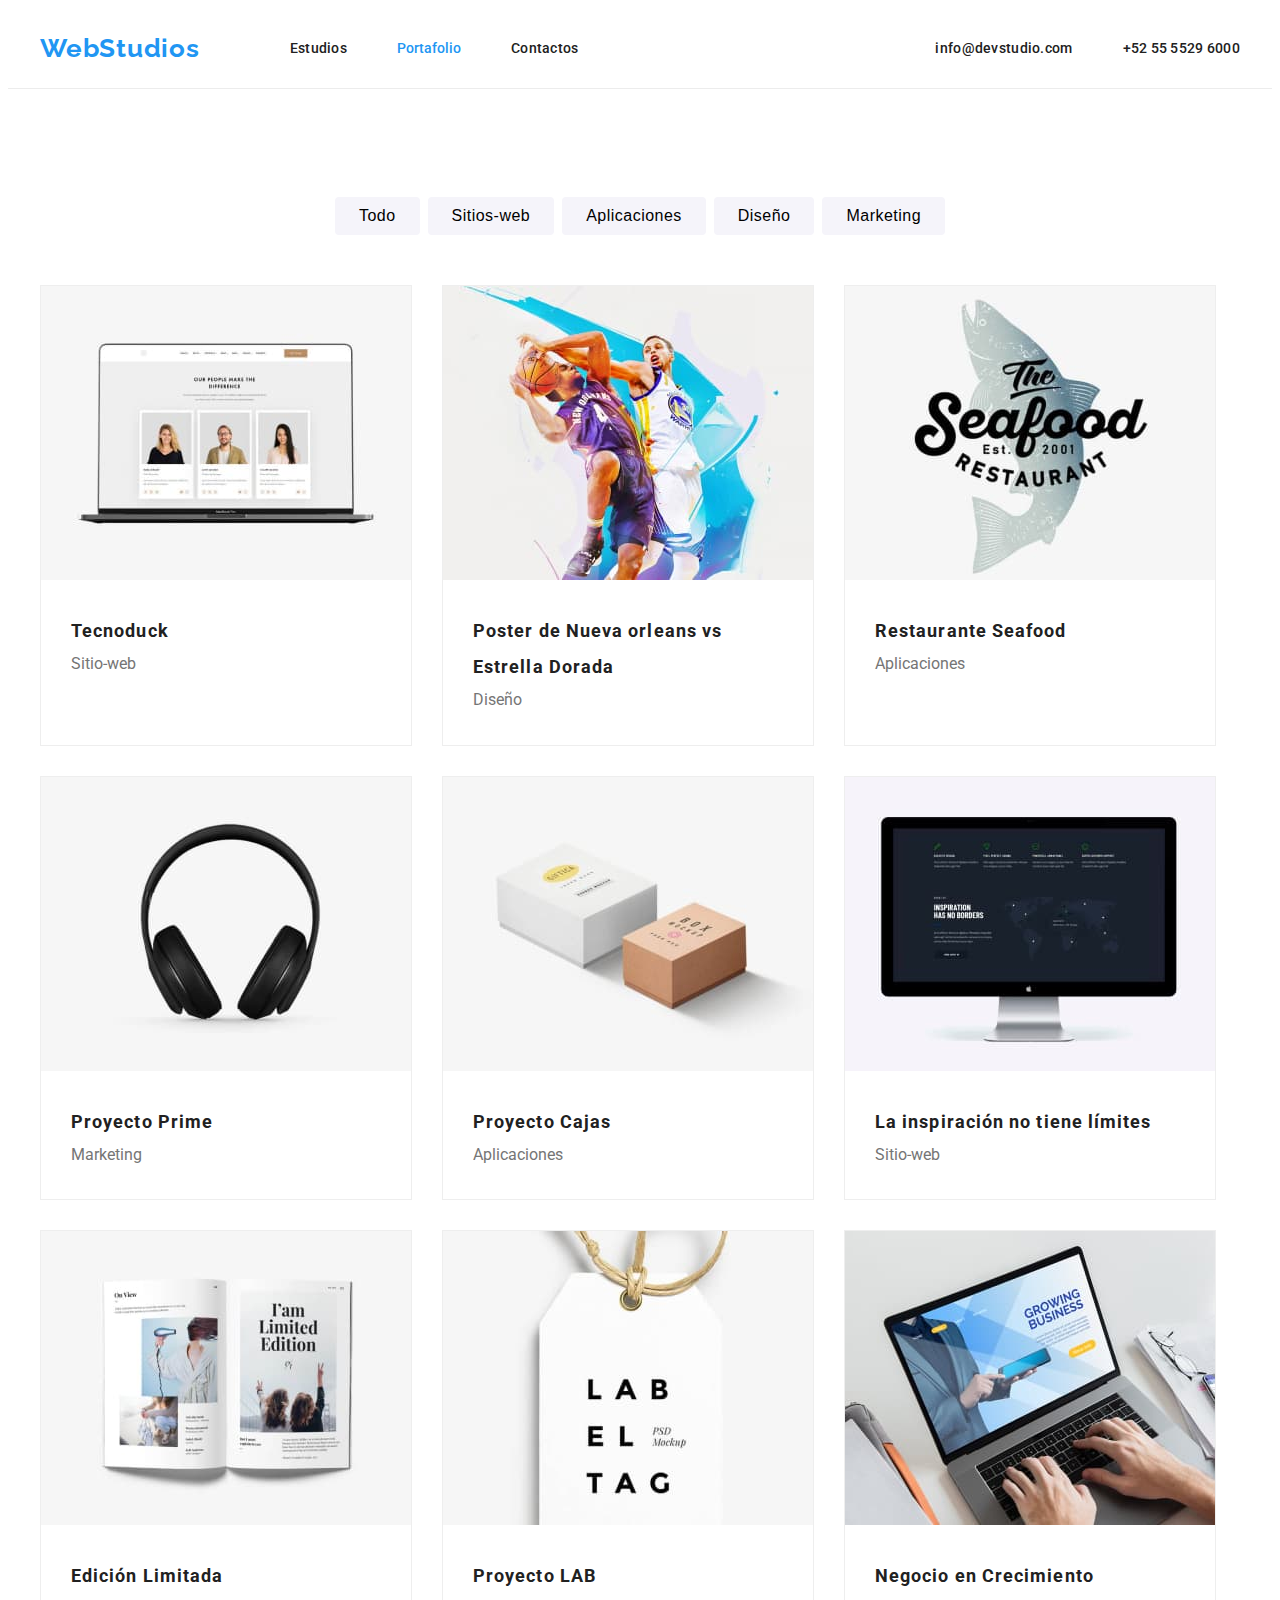
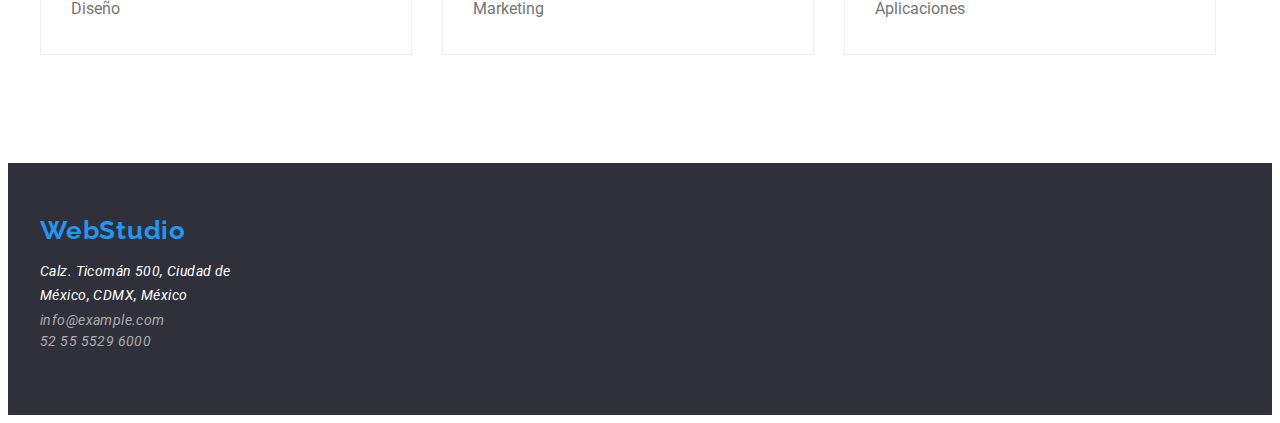
==== portafolio.html @ 21d5ae87 "first commit" ====
<!DOCTYPE html>
<html lang="en">

<head>
  <meta charset="UTF-8" />
  <meta http-equiv="X-UA-Compatible" content="IE=edge" />
  <meta name="viewport" content="width=device-width, initial-scale=1.0" />
  <title>WebStudio</title>
  <link rel="stylesheet" href="./css/styles.css" />
  <link rel="stylesheet" href="https://cdnjs.cloudflare.com/ajax/libs/modern-normalize/2.0.0/modern-normalize.css"
    integrity="sha512-gA2Bvu0/hw4oj0Lp8ZHjK+o3S4BE5m8d/wNVy6ktKLhHKPpWLQwv9ixzuWirWOakoJqlBdePq2NhoCaUOQ5npQ=="
    crossorigin="anonymous" referrerpolicy="no-referrer" />
</head>

<body>
  <header class="header">
    <div class="container header-elements">
      <div class="left-side">
        <a href="./index.html" class="header-logo link"><span class="logo-blue">WebStudios</span></a>
        <nav class="header-nav">
          <ul class="ul-left-side">
            <li class="header-menu-item">
              <a href="./index.html" class="header-link link">Estudios</a>
            </li>
            <li class="header-menu-item">
              <a href="./portafolio.html" class="link-blue link">Portafolio</a>
            </li>
            <li class="header-menu-item">
              <a href="#" class="header-link link">Contactos</a>
            </li>
          </ul>
        </nav>
      </div>
      <div class="right-side">
        <ul class="ul-right-side">
          <li>
            <a href="mailto:info@devstudio.com" class="header-link link">info@devstudio.com</a>
          </li>
          <li>
            <a href="tel:+380961111111" class="header-link link">+52 55 5529 6000</a>
          </li>
        </ul>
      </div>
    </div>
  </header>

  <main>
    <div class="container">
      <section class="section-p">
        <ul class="ul-p2">
          <li>
            <button type="button" class="section-button">Todo</button>
          </li>
          <li>
            <button type="button" class="section-button">Sitios-web</button>
          </li>
          <li>
            <button type="button" class="section-button">Aplicaciones</button>
          </li>
          <li>
            <button type="button" class="section-button">Diseño</button>
          </li>
          <li>
            <button type="button" class="section-button">Marketing</button>
          </li>
        </ul>

        <ul class="ul-p3">
          <li class="li-p3">
            <img src="./images/imagen(0)(1).jpg" alt="sitioweb" width="370px" height="294px" />
            <div class="description-page">
              <h3 class="h3-style">Tecnoduck</h3>
              <p class="p-style">Sitio-web</p>
            </div>
          </li>

          <li class="li-p3">
            <img src="./images/imagen(1)(1).jpg" alt="deportistas" width="370px" height="294px" />
            <div class="description-page">
              <h3 class="h3-style">Poster de Nueva orleans vs Estrella Dorada</h3>
              <p class="p-style">Diseño</p>
            </div>
          </li>

          <li class="li-p3">
            <img src="./images/imagen(2)(1).jpg" alt="restaurante" width="370px" height="294px" />
            <div class="description-page">
              <h3 class="h3-style">Restaurante Seafood</h3>
              <p class="p-style">Aplicaciones</p>
            </div>
          </li>

          <li class="li-p3">
            <img src="./images/imagen(3)(1).jpg" alt="audifonos" width="370px" height="294px" />
            <div class="description-page">
              <h3 class="h3-style">Proyecto Prime</h3>
              <p class="p-style">Marketing</p>
            </div>
          </li>

          <li class="li-p3">
            <img src="./images/imagen(4)(1).jpg" alt="cajas" width="370" height="294" />
            <div class="description-page">
              <h3 class="h3-style">Proyecto Cajas</h3>
              <p class="p-style">Aplicaciones</p>
            </div>
          </li>

          <li class="li-p3">
            <img src="./images/imagen(5)(1).jpg" alt="mapa" width="370" height="294" />
            <div class="description-page">
              <h3 class="h3-style">La inspiración no tiene límites</h3>
              <p class="p-style">Sitio-web</p>
            </div>
          </li>

          <li class="li-p3">
            <img src="./images/imagen(6)(1).jpg" alt="libro" width="370" height="294" />
            <div class="description-page">
              <h3 class="h3-style">Edición Limitada</h3>
              <p class="p-style">Diseño</p>
            </div>
          </li>

          <li class="li-p3">
            <img src="./images/imagen(7)(1).jpg" alt="etiqueta" width="370" height="294" />
            <div class="description-page">
              <h3 class="h3-style">Proyecto LAB</h3>
              <p class="p-style">Marketing</p>
            </div>
          </li>

          <li class="li-p3">
            <img src="./images/imagen(8)(1).jpg" alt="trabajando" width="370" height="294" />
            <div class="description-page">
              <h3 class="h3-style">Negocio en Crecimiento</h3>
              <p class="p-style">Aplicaciones</p>
            </div>
          </li>
        </ul>
      </section>
    </div>
  </main>

  <footer class="footer-container">
    <div class="container">
      <a href="index.html" class="footer-logo link"><span class="footer-logo-blue">WebStudio</span></a>
      <address>
        <ul class="ul-5">
          <li>
            <a href="#" class="footer-contact-dir link">Calz. Ticomán 500, Ciudad de México, CDMX, México</a>
          </li>
          <li>
            <a href="mailto:info@example.com" class="footer-contact link">info@example.com</a>
          </li>
          <li>
            <a href="tel:+52 55 5529 6000" class="footer-contact link">52 55 5529 6000</a>
          </li>
        </ul>
      </address>
    </div>
  </footer>
</body>

</html>
---- css/styles.css ----
@import url("https://fonts.googleapis.com/css2?family=Roboto:wght@400;500;700;900&family=Raleway:wght@700&display=swap");

:root {
  --primary-text-color: #212121;
  --secundary-text-color: #757575;
  --terteary-text-color: rgba(255, 255, 255, 0.6);
  --quarter-text-color: #ffffff;
  --accent-color: #2196f3;
  --primary-background-color: #ffffff;
  --secundary-background-color: #2f303a;
  --terteary-background-color: #f5f4fa;
  --quarter-background-color: #2196f3;
  --fifth-background-color: #bdb9b9;
}

body {
  font-family: "Roboto", sans-serif;
  color: var(--primary-text-color);
  background-color: var(--primary-background-color);
  font-size: 14px;
}

.list {
  list-style: none;
}

.link {
  text-decoration: none;
}

.logo-blue {
  font-family: "Raleway";
  font-weight: 700;
  font-size: 26px;
  line-height: 1.18;
  letter-spacing: 0.03em;
  color: var(--accent-color);
}

.header-logo:focus {
  color: var(--accent-color);
}

.link-blue {
  font-weight: 500;
  font-size: 14px;
  line-height: 1.18;
  color: var(--accent-color);
}

.header {
  display: flex;
  align-items: center;
  height: 80px;
  border-bottom: 1px solid #ececec;
}

.header-elements {
  display: flex;
  justify-content: space-between;
  align-items: center;
}

.left-side {
  display: flex;
  align-items: center;
}

.ul-left-side,
.ul-right-side {
  list-style: none;
  display: flex;
  align-items: center;
  margin: 0;
  padding: 0;
}

.ul-left-side {
  gap: 50px;
  margin-left: 90px;
}

.right-side li {
  margin-left: 50px;
}

.header-link {
  font-weight: 500;
  line-height: 1.14;
  letter-spacing: 0.02em;
  color: var(--primary-text-color);
}

.hero {
  background-color: var(--secundary-background-color);
  display: flex;
  flex-direction: column;
  justify-content: center;
  text-align: center;
  padding-top: 200px;
  padding-bottom: 200px;
}

.h1-motto-index {
  font-weight: 900;
  font-size: 44px;
  line-height: 1.36;
  color: var(--quarter-text-color);
  text-align: center;
  letter-spacing: 2.64px;
  text-transform: uppercase;
  width: 696px;
  margin: 0 auto 30px;
}

.section-button-index {
  color: var(--quarter-text-color);
  background-color: var(--quarter-background-color);
  cursor: pointer;
  border: none;
  font-size: 16px;
  font-weight: 700;
  line-height: 1.88;
  letter-spacing: 0.96px;
  padding: 10px 32px;
  box-shadow: 0px 4px 4px rgba(0, 0, 0, 0.15);
  border-radius: 4px;
}

.ul-2 {
  list-style: none;
  display: flex;
  justify-content: center;
  gap: 30px;
  margin: 0;
}

.beneficios-section {
  padding: 94px 0;
}

.ul-2 li {
  flex-basis: calc((100% - 90px) / 4);
}

.section-2 {
  margin: 0 auto;
  padding: 94px 0;
}

.h2-style-index {
  font-weight: 700;
  font-size: 36px;
  line-height: 2.625;
  color: var(--primary-text-color);
  text-align: center;
  letter-spacing: 1.08px;
  margin: 0 0 50px;
  text-align: center;
}

.ul-3 {
  list-style: none;
  gap: 30px;
  display: flex;
  margin: 0;
  justify-content: center;
  text-align: center;
}

.section-3 {
  padding: 94px 0;
  background-color: var(--terteary-background-color);
}

.h3-style-index {
  line-height: 1.17;
  color: var(--primary-text-color);
  font-size: 14px;
  font-weight: 700;
  letter-spacing: 0.42px;
  text-transform: uppercase;
  margin: 0;
}

.ul-4 {
  list-style: none;
  gap: 30px;
  display: flex;
  margin: 0;
  justify-content: center;
  text-align: center;
}

.descripcion-job {
  padding: 30px 41px;
}

.p-style-index {
  font-size: 14px;
  line-height: 1.71;
  color: var(--secundary-text-color);
  width: 270px;
  margin-top: 10px;
}

.p-style-index2 {
  font-size: 14px;
  line-height: 1.71;
  color: var(--secundary-text-color);
  display: flex;
  justify-content: center;
}

.border-li {
  flex-basis: calc((100% - 111px) / 4);
  box-shadow: 0px 1px 3px rgba(0, 0, 0, 0.12), 0px 1px 1px rgba(0, 0, 0, 0.14),
    0px 2px 1px rgba(0, 0, 0, 0.2);
  border-radius: 0px 0px 4px 4px;
  background-color: #ffffff;
}

.team-style-index {
  font-weight: 700;
  font-size: 14px;
  line-height: 1.17;
  color: var(--primary-text-color);
  justify-content: center;
  margin-bottom: 10px;
}

.footer-container {
  background-color: var(--secundary-background-color);
  display: flex;
  flex-direction: column;
  height: 252px;
  justify-content: center;
}

.footer-logo-blue:focus {
  color: var(--accent-color);
}

.footer-logo-blue {
  font-family: "Raleway", sans-serif;
  font-weight: 700;
  font-size: 26px;
  line-height: 1.18;
  letter-spacing: 0.03em;
  color: var(--accent-color);
}

.ul-5 {
  list-style: none;
  display: flex;
  flex-direction: column;
  justify-content: left;
  padding: 0;
}

.header-link:hover,
.tel:hover,
.tel:focus,
.email:hover,
.email:focus,
.addres-contact:hover,
.addres-contact:focus,
.footer-contact-dir:hover,
.footer-contact-dir:focus,
.footer-contact:hover,
.footer-contact:focus {
  color: var(--accent-color);
}

.current {
  color: var(--accent-color);
}

.h3-style {
  font-weight: 700;
  font-size: 18px;
  line-height: 2;
  color: var(--primary-text-color);
  letter-spacing: 1.08px;
  display: flex;
  width: 322px;
  flex-direction: column;
}

.p-style {
  font-size: 16px;
  line-height: 1.87;
  color: var(--secundary-text-color);
}

.footer-contact {
  font-size: 14px;
  line-height: 1.7;
  color: var(--quarter-text-color);
}

.section-button {
  padding-top: 6px;
  padding-right: 24px;
  padding-bottom: 6px;
  padding-left: 24px;
  flex-shrink: 0;
  border-radius: 4px;
  background: #f5f4fa;
  text-align: center;
  font-size: 16px;
  font-weight: 500;
  line-height: 1.6;
  letter-spacing: 0.48px;
  border: none;
}

.section-button:hover {
  color: var(--quarter-text-color);
  background-color: var(--quarter-background-color);
  cursor: pointer;
  border-radius: 4px;
  background: #2196f3;
  text-align: center;
  font-size: 16px;
  font-weight: 500;
  line-height: 1.6;
  letter-spacing: 0.48px;
}

h1,
h2,
h3,
p {
  margin: 0;
}

.container {
  width: 1200px;
  padding-left: 15px;
  padding-right: 15px;
  margin-left: auto;
  margin-right: auto;
}

.ul-p2 {
  list-style: none;
  display: flex;
  justify-content: center;
  gap: 8px;
  margin-bottom: 50px;
  padding: 0;
}

.ul-p3 {
  list-style: none;
  display: flex;
  flex-wrap: wrap;
  gap: 30px;
  cursor: pointer;
  padding: 0;
}

.ul-p3 li {
  width: 370px;
  border: 1px solid #eee;
  background: #fff;
}

.li-p3:hover {
  flex-basis: calc((100% - 180px) / 9);
  border: 1px solid #eee;
  background: #fff;
  box-shadow: 1px 4px 6px 0px rgba(0, 0, 0, 0.16),
    0px 4px 4px 0px rgba(0, 0, 0, 0.06), 0px 1px 1px 0px rgba(0, 0, 0, 0.12);
}

.description-page {
  padding: 30px;
}

.section-p {
  padding: 94px 0;
  background-color: var(--primary-background-color);
}

.address {
  flex-shrink: 0;
}

.footer-contact-dir {
  display: flex;
  width: 231px;
  flex-direction: column;
  flex-shrink: 0;
  color: #fff;
  font-size: 14px;
  line-height: 1.71;
  letter-spacing: 0.42px;
  padding: 0;
}

.footer-contact {
  display: flex;
  width: 231px;
  height: 21px;
  flex-direction: column;
  flex-shrink: 0;
  color: rgba(255, 255, 255, 0.6);
  font-size: 14px;
  line-height: 24px;
  letter-spacing: 0.42px;
}
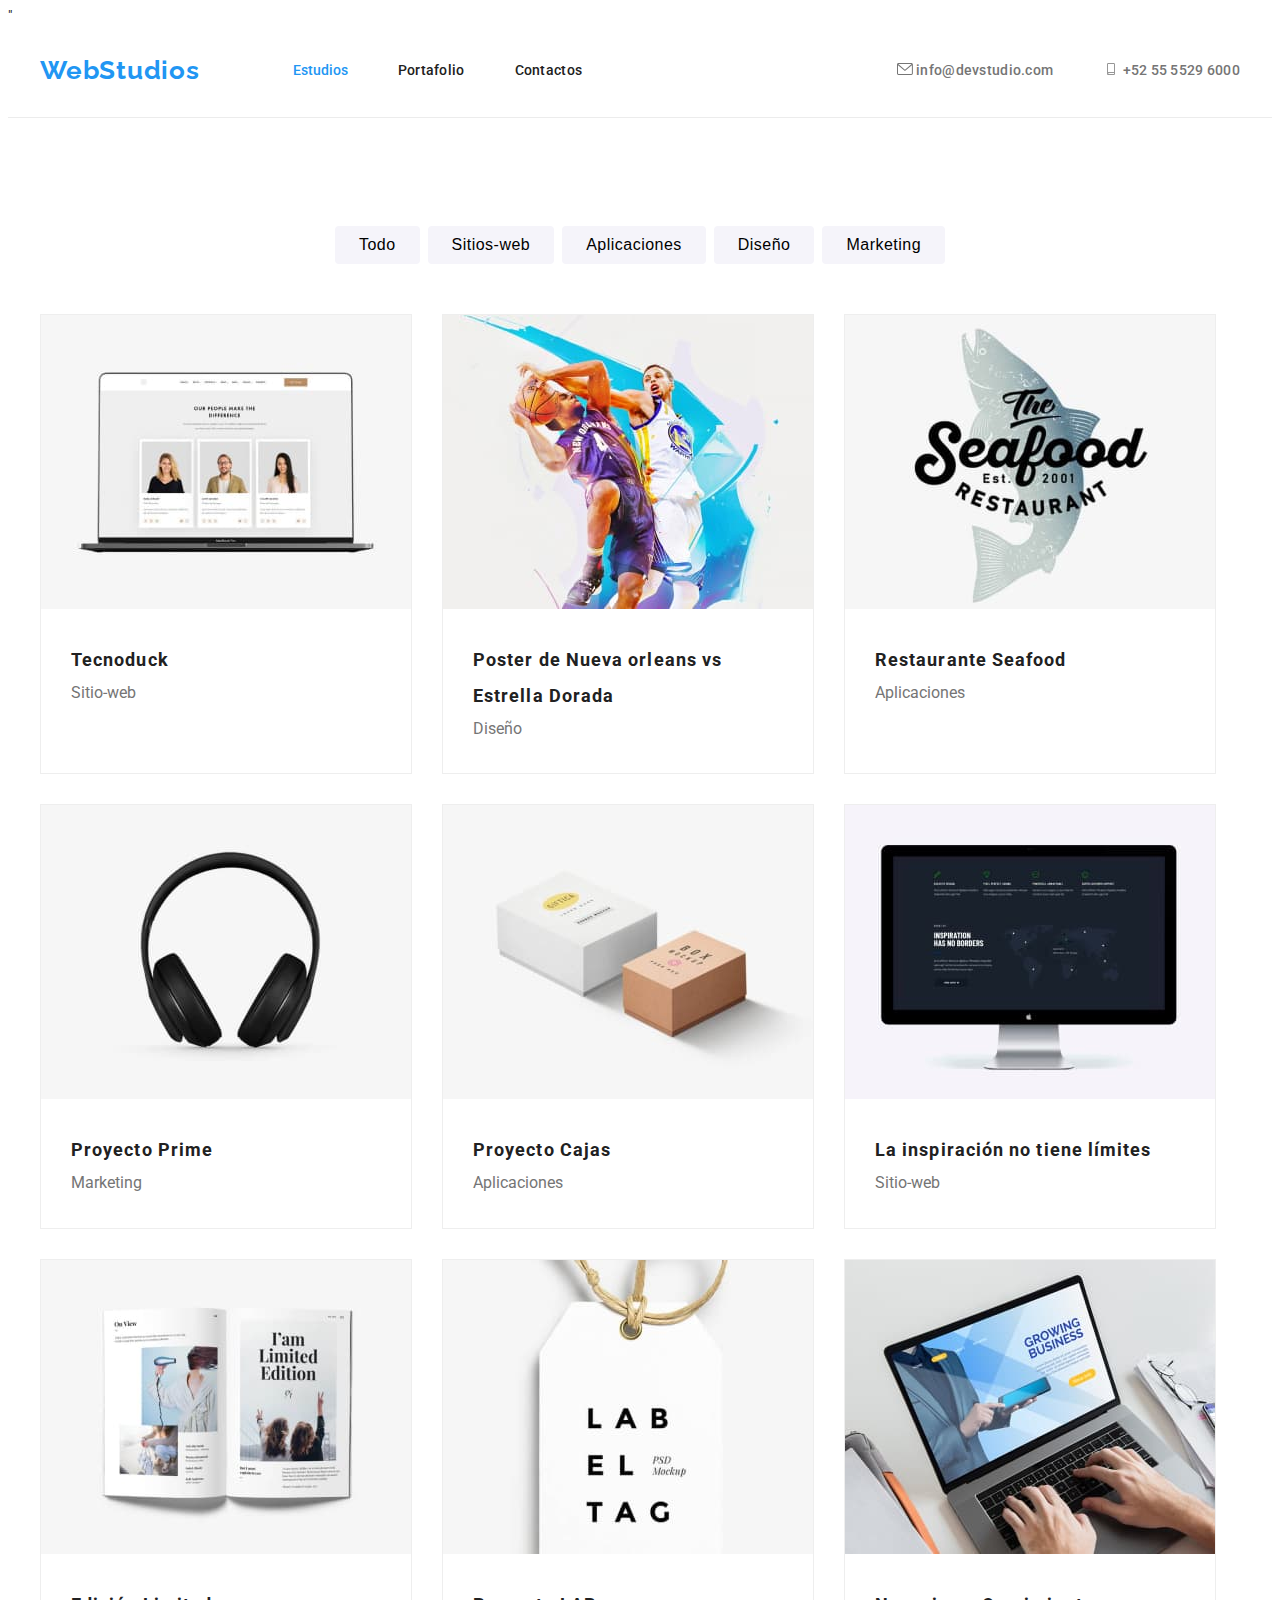
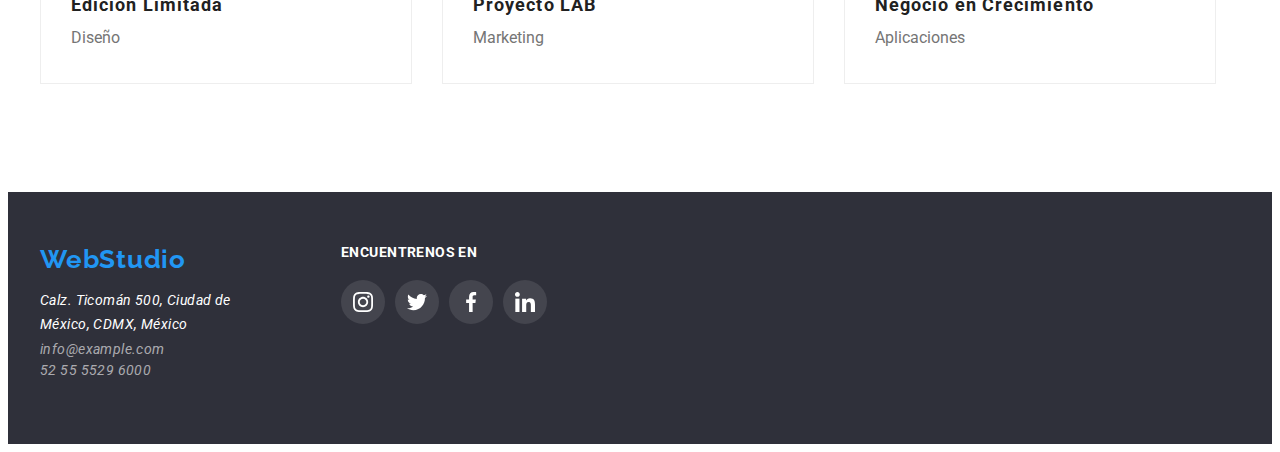
==== commit 39f51a95: "second commit" ====
--- a/portafolio.html
+++ b/portafolio.html
@@ -1,165 +1,266 @@
 <!DOCTYPE html>
 <html lang="en">
-
-<head>
-  <meta charset="UTF-8" />
-  <meta http-equiv="X-UA-Compatible" content="IE=edge" />
-  <meta name="viewport" content="width=device-width, initial-scale=1.0" />
-  <title>WebStudio</title>
-  <link rel="stylesheet" href="./css/styles.css" />
-  <link rel="stylesheet" href="https://cdnjs.cloudflare.com/ajax/libs/modern-normalize/2.0.0/modern-normalize.css"
-    integrity="sha512-gA2Bvu0/hw4oj0Lp8ZHjK+o3S4BE5m8d/wNVy6ktKLhHKPpWLQwv9ixzuWirWOakoJqlBdePq2NhoCaUOQ5npQ=="
-    crossorigin="anonymous" referrerpolicy="no-referrer" />
-</head>
-
-<body>
-  <header class="header">
-    <div class="container header-elements">
-      <div class="left-side">
-        <a href="./index.html" class="header-logo link"><span class="logo-blue">WebStudios</span></a>
+  <head>
+    <meta charset="UTF-8" />
+    <meta http-equiv="X-UA-Compatible" content="IE=edge" />
+    <meta name="viewport" content="width=device-width, initial-scale=1.0" />
+    <title>WebStudio</title>
+    <link rel="preconnect" href="https://fonts.googleapis.com" />
+    <link rel="preconnect" href="https://fonts.gstatic.com" crossorigin />
+    <link
+      href="https://fonts.googleapis.com/css2?family=Raleway:wght@700&family=Roboto:wght@400;500;700;900&display=swap"
+      rel="stylesheet"
+    />
+    "
+    <link
+      rel="stylesheet"
+      href="https://cdnjs.cloudflare.com/ajax/libs/modern-normalize/2.0.0/modern-normalize.css"
+      integrity="sha512-gA2Bvu0/hw4oj0Lp8ZHjK+o3S4BE5m8d/wNVy6ktKLhHKPpWLQwv9ixzuWirWOakoJqlBdePq2NhoCaUOQ5npQ=="
+      crossorigin="anonymous"
+      referrerpolicy="no-referrer"
+    />
+    <link rel="stylesheet" href="./css/styles.css" />
+  </head>
+
+  <body>
+    <header class="header">
+      <div class="container header-elements">
         <nav class="header-nav">
-          <ul class="ul-left-side">
-            <li class="header-menu-item">
-              <a href="./index.html" class="header-link link">Estudios</a>
-            </li>
-            <li class="header-menu-item">
-              <a href="./portafolio.html" class="link-blue link">Portafolio</a>
-            </li>
-            <li class="header-menu-item">
+          <a href="./index.html" class="header-logo link"
+            ><span class="logo-blue">WebStudios</span></a
+          >
+          <ul class="list">
+            <li>
+              <a href="./index.html" class="link-blue link">Estudios</a>
+            </li>
+            <li>
+              <a href="./portafolio.html" class="header-link link"
+                >Portafolio</a
+              >
+            </li>
+            <li>
               <a href="#" class="header-link link">Contactos</a>
             </li>
           </ul>
         </nav>
-      </div>
-      <div class="right-side">
-        <ul class="ul-right-side">
+        <ul class="list">
           <li>
-            <a href="mailto:info@devstudio.com" class="header-link link">info@devstudio.com</a>
+            <a href="mailto:info@devstudio.com" class="header-link2 link">
+              <svg class="icon-email">
+                <use href="./images/icons.svg#icon-sobre"></use>
+              </svg>
+              info@devstudio.com
+            </a>
           </li>
           <li>
-            <a href="tel:+380961111111" class="header-link link">+52 55 5529 6000</a>
+            <a href="tel:+380961111111" class="header-link2 link">
+              <svg class="icon-cellphone">
+                <use href="./images/icons.svg#icon-telfono-inteligente"></use>
+              </svg>
+              +52 55 5529 6000
+            </a>
           </li>
         </ul>
       </div>
-    </div>
-  </header>
-
-  <main>
-    <div class="container">
-      <section class="section-p">
-        <ul class="ul-p2">
-          <li>
-            <button type="button" class="section-button">Todo</button>
-          </li>
-          <li>
-            <button type="button" class="section-button">Sitios-web</button>
-          </li>
-          <li>
-            <button type="button" class="section-button">Aplicaciones</button>
-          </li>
-          <li>
-            <button type="button" class="section-button">Diseño</button>
-          </li>
-          <li>
-            <button type="button" class="section-button">Marketing</button>
-          </li>
-        </ul>
-
-        <ul class="ul-p3">
-          <li class="li-p3">
-            <img src="./images/imagen(0)(1).jpg" alt="sitioweb" width="370px" height="294px" />
-            <div class="description-page">
-              <h3 class="h3-style">Tecnoduck</h3>
-              <p class="p-style">Sitio-web</p>
-            </div>
-          </li>
-
-          <li class="li-p3">
-            <img src="./images/imagen(1)(1).jpg" alt="deportistas" width="370px" height="294px" />
-            <div class="description-page">
-              <h3 class="h3-style">Poster de Nueva orleans vs Estrella Dorada</h3>
-              <p class="p-style">Diseño</p>
-            </div>
-          </li>
-
-          <li class="li-p3">
-            <img src="./images/imagen(2)(1).jpg" alt="restaurante" width="370px" height="294px" />
-            <div class="description-page">
-              <h3 class="h3-style">Restaurante Seafood</h3>
-              <p class="p-style">Aplicaciones</p>
-            </div>
-          </li>
-
-          <li class="li-p3">
-            <img src="./images/imagen(3)(1).jpg" alt="audifonos" width="370px" height="294px" />
-            <div class="description-page">
-              <h3 class="h3-style">Proyecto Prime</h3>
-              <p class="p-style">Marketing</p>
-            </div>
-          </li>
-
-          <li class="li-p3">
-            <img src="./images/imagen(4)(1).jpg" alt="cajas" width="370" height="294" />
-            <div class="description-page">
-              <h3 class="h3-style">Proyecto Cajas</h3>
-              <p class="p-style">Aplicaciones</p>
-            </div>
-          </li>
-
-          <li class="li-p3">
-            <img src="./images/imagen(5)(1).jpg" alt="mapa" width="370" height="294" />
-            <div class="description-page">
-              <h3 class="h3-style">La inspiración no tiene límites</h3>
-              <p class="p-style">Sitio-web</p>
-            </div>
-          </li>
-
-          <li class="li-p3">
-            <img src="./images/imagen(6)(1).jpg" alt="libro" width="370" height="294" />
-            <div class="description-page">
-              <h3 class="h3-style">Edición Limitada</h3>
-              <p class="p-style">Diseño</p>
-            </div>
-          </li>
-
-          <li class="li-p3">
-            <img src="./images/imagen(7)(1).jpg" alt="etiqueta" width="370" height="294" />
-            <div class="description-page">
-              <h3 class="h3-style">Proyecto LAB</h3>
-              <p class="p-style">Marketing</p>
-            </div>
-          </li>
-
-          <li class="li-p3">
-            <img src="./images/imagen(8)(1).jpg" alt="trabajando" width="370" height="294" />
-            <div class="description-page">
-              <h3 class="h3-style">Negocio en Crecimiento</h3>
-              <p class="p-style">Aplicaciones</p>
-            </div>
-          </li>
-        </ul>
-      </section>
-    </div>
-  </main>
-
-  <footer class="footer-container">
-    <div class="container">
-      <a href="index.html" class="footer-logo link"><span class="footer-logo-blue">WebStudio</span></a>
-      <address>
-        <ul class="ul-5">
-          <li>
-            <a href="#" class="footer-contact-dir link">Calz. Ticomán 500, Ciudad de México, CDMX, México</a>
-          </li>
-          <li>
-            <a href="mailto:info@example.com" class="footer-contact link">info@example.com</a>
-          </li>
-          <li>
-            <a href="tel:+52 55 5529 6000" class="footer-contact link">52 55 5529 6000</a>
-          </li>
-        </ul>
-      </address>
-    </div>
-  </footer>
-</body>
-
-</html>+    </header>
+
+    <main>
+      <div class="container">
+        <section class="section-p">
+          <ul class="ul-p2">
+            <li>
+              <button type="button" class="section-button">Todo</button>
+            </li>
+            <li>
+              <button type="button" class="section-button">Sitios-web</button>
+            </li>
+            <li>
+              <button type="button" class="section-button">Aplicaciones</button>
+            </li>
+            <li>
+              <button type="button" class="section-button">Diseño</button>
+            </li>
+            <li>
+              <button type="button" class="section-button">Marketing</button>
+            </li>
+          </ul>
+
+          <ul class="ul-p3">
+            <li class="li-p3">
+              <img
+                src="./images/imagen(0)(1).jpg"
+                alt="sitioweb"
+                width="370px"
+                height="294px"
+              />
+              <div class="description-page">
+                <h3 class="h3-style">Tecnoduck</h3>
+                <p class="p-style">Sitio-web</p>
+              </div>
+            </li>
+
+            <li class="li-p3">
+              <img
+                src="./images/imagen(1)(1).jpg"
+                alt="deportistas"
+                width="370px"
+                height="294px"
+              />
+              <div class="description-page">
+                <h3 class="h3-style">
+                  Poster de Nueva orleans vs Estrella Dorada
+                </h3>
+                <p class="p-style">Diseño</p>
+              </div>
+            </li>
+
+            <li class="li-p3">
+              <img
+                src="./images/imagen(2)(1).jpg"
+                alt="restaurante"
+                width="370px"
+                height="294px"
+              />
+              <div class="description-page">
+                <h3 class="h3-style">Restaurante Seafood</h3>
+                <p class="p-style">Aplicaciones</p>
+              </div>
+            </li>
+
+            <li class="li-p3">
+              <img
+                src="./images/imagen(3)(1).jpg"
+                alt="audifonos"
+                width="370px"
+                height="294px"
+              />
+              <div class="description-page">
+                <h3 class="h3-style">Proyecto Prime</h3>
+                <p class="p-style">Marketing</p>
+              </div>
+            </li>
+
+            <li class="li-p3">
+              <img
+                src="./images/imagen(4)(1).jpg"
+                alt="cajas"
+                width="370"
+                height="294"
+              />
+              <div class="description-page">
+                <h3 class="h3-style">Proyecto Cajas</h3>
+                <p class="p-style">Aplicaciones</p>
+              </div>
+            </li>
+
+            <li class="li-p3">
+              <img
+                src="./images/imagen(5)(1).jpg"
+                alt="mapa"
+                width="370"
+                height="294"
+              />
+              <div class="description-page">
+                <h3 class="h3-style">La inspiración no tiene límites</h3>
+                <p class="p-style">Sitio-web</p>
+              </div>
+            </li>
+
+            <li class="li-p3">
+              <img
+                src="./images/imagen(6)(1).jpg"
+                alt="libro"
+                width="370"
+                height="294"
+              />
+              <div class="description-page">
+                <h3 class="h3-style">Edición Limitada</h3>
+                <p class="p-style">Diseño</p>
+              </div>
+            </li>
+
+            <li class="li-p3">
+              <img
+                src="./images/imagen(7)(1).jpg"
+                alt="etiqueta"
+                width="370"
+                height="294"
+              />
+              <div class="description-page">
+                <h3 class="h3-style">Proyecto LAB</h3>
+                <p class="p-style">Marketing</p>
+              </div>
+            </li>
+
+            <li class="li-p3">
+              <img
+                src="./images/imagen(8)(1).jpg"
+                alt="trabajando"
+                width="370"
+                height="294"
+              />
+              <div class="description-page">
+                <h3 class="h3-style">Negocio en Crecimiento</h3>
+                <p class="p-style">Aplicaciones</p>
+              </div>
+            </li>
+          </ul>
+        </section>
+      </div>
+    </main>
+
+    <footer class="footer-container">
+      <div class="container-f">
+        <div class="seccion-f-1">
+          <a href="index.html" class="footer-logo link"
+            ><span class="footer-logo-blue">WebStudio</span></a
+          >
+          <address>
+            <ul class="ul-5">
+              <li>
+                <a href="#" class="footer-contact-dir link"
+                  >Calz. Ticomán 500, Ciudad de México, CDMX, México</a
+                >
+              </li>
+              <li>
+                <a href="mailto:info@example.com" class="footer-contact link"
+                  >info@example.com</a
+                >
+              </li>
+              <li>
+                <a href="tel:+52 55 5529 6000" class="footer-contact link"
+                  >52 55 5529 6000</a
+                >
+              </li>
+            </ul>
+          </address>
+        </div>
+        <div class="redes">
+          <p class="p-encuentrenos">ENCUENTRENOS EN</p>
+          <ul class="social">
+            <li class="social-container2">
+              <svg class="icon-social2">
+                <use href="./images/icons.svg#icon-instagram-2"></use>
+              </svg>
+            </li>
+            <li class="social-container2">
+              <svg class="icon-social2">
+                <use href="./images/icons.svg#icon-twitter-1"></use>
+              </svg>
+            </li>
+            <li class="social-container2">
+              <svg class="icon-social2">
+                <use href="./images/icons.svg#icon-facebook-1"></use>
+              </svg>
+            </li>
+            <li class="social-container2">
+              <svg class="icon-social2">
+                <use href="./images/icons.svg#icon-linkedin-1"></use>
+              </svg>
+            </li>
+          </ul>
+        </div>
+      </div>
+    </footer>
+  </body>
+</html>
--- a/css/styles.css
+++ b/css/styles.css
@@ -1,5 +1,3 @@
-@import url("https://fonts.googleapis.com/css2?family=Roboto:wght@400;500;700;900&family=Raleway:wght@700&display=swap");
-
 :root {
   --primary-text-color: #212121;
   --secundary-text-color: #757575;
@@ -28,6 +26,33 @@
   text-decoration: none;
 }
 
+.header {
+  display: flex;
+  align-items: center;
+  padding: 24px;
+  border-bottom: 1px solid #ececec;
+}
+
+.container {
+  width: 1200px;
+  margin: auto;
+}
+
+.header-elements {
+  display: flex;
+  justify-content: space-between;
+  align-items: center;
+}
+
+.header-nav {
+  display: flex;
+  align-items: center;
+}
+
+.header-logo:focus {
+  color: var(--accent-color);
+}
+
 .logo-blue {
   font-family: "Raleway";
   font-weight: 700;
@@ -35,10 +60,15 @@
   line-height: 1.18;
   letter-spacing: 0.03em;
   color: var(--accent-color);
-}
-
-.header-logo:focus {
-  color: var(--accent-color);
+  margin-right: 93px;
+}
+
+.list {
+  list-style: none;
+  display: flex;
+  align-items: center;
+  gap: 50px;
+  padding: 0;
 }
 
 .link-blue {
@@ -46,42 +76,6 @@
   font-size: 14px;
   line-height: 1.18;
   color: var(--accent-color);
-}
-
-.header {
-  display: flex;
-  align-items: center;
-  height: 80px;
-  border-bottom: 1px solid #ececec;
-}
-
-.header-elements {
-  display: flex;
-  justify-content: space-between;
-  align-items: center;
-}
-
-.left-side {
-  display: flex;
-  align-items: center;
-}
-
-.ul-left-side,
-.ul-right-side {
-  list-style: none;
-  display: flex;
-  align-items: center;
-  margin: 0;
-  padding: 0;
-}
-
-.ul-left-side {
-  gap: 50px;
-  margin-left: 90px;
-}
-
-.right-side li {
-  margin-left: 50px;
 }
 
 .header-link {
@@ -91,14 +85,22 @@
   color: var(--primary-text-color);
 }
 
+.header-link2 {
+  font-weight: 500;
+  line-height: 1.14;
+  letter-spacing: 0.02em;
+  color: var(--secundary-text-color);
+}
+
 .hero {
+  height: 600px;
   background-color: var(--secundary-background-color);
   display: flex;
   flex-direction: column;
-  justify-content: center;
-  text-align: center;
-  padding-top: 200px;
-  padding-bottom: 200px;
+  text-align: center;
+  background-image: url(/images/background.jpg);
+  background-repeat: no-repeat;
+  background-size: cover;
 }
 
 .h1-motto-index {
@@ -110,7 +112,9 @@
   letter-spacing: 2.64px;
   text-transform: uppercase;
   width: 696px;
-  margin: 0 auto 30px;
+  margin: auto;
+  margin-bottom: 30px;
+  margin-top: 0;
 }
 
 .section-button-index {
@@ -133,6 +137,7 @@
   justify-content: center;
   gap: 30px;
   margin: 0;
+  padding: 0;
 }
 
 .beneficios-section {
@@ -144,7 +149,7 @@
 }
 
 .section-2 {
-  margin: 0 auto;
+  margin: auto;
   padding: 94px 0;
 }
 
@@ -156,7 +161,6 @@
   text-align: center;
   letter-spacing: 1.08px;
   margin: 0 0 50px;
-  text-align: center;
 }
 
 .ul-3 {
@@ -166,6 +170,7 @@
   margin: 0;
   justify-content: center;
   text-align: center;
+  padding: 0;
 }
 
 .section-3 {
@@ -180,16 +185,17 @@
   font-weight: 700;
   letter-spacing: 0.42px;
   text-transform: uppercase;
+  margin: 30px 0 0 0;
+}
+
+.ul-4 {
+  list-style: none;
+  gap: 30px;
+  display: flex;
   margin: 0;
-}
-
-.ul-4 {
-  list-style: none;
-  gap: 30px;
-  display: flex;
-  margin: 0;
-  justify-content: center;
-  text-align: center;
+  justify-content: center;
+  text-align: center;
+  padding: 0;
 }
 
 .descripcion-job {
@@ -213,7 +219,7 @@
 }
 
 .border-li {
-  flex-basis: calc((100% - 111px) / 4);
+  flex-basis: calc((100% - 90px) / 4);
   box-shadow: 0px 1px 3px rgba(0, 0, 0, 0.12), 0px 1px 1px rgba(0, 0, 0, 0.14),
     0px 2px 1px rgba(0, 0, 0, 0.2);
   border-radius: 0px 0px 4px 4px;
@@ -259,10 +265,7 @@
 }
 
 .header-link:hover,
-.tel:hover,
-.tel:focus,
-.email:hover,
-.email:focus,
+.header-link2:hover,
 .addres-contact:hover,
 .addres-contact:focus,
 .footer-contact-dir:hover,
@@ -270,6 +273,14 @@
 .footer-contact:hover,
 .footer-contact:focus {
   color: var(--accent-color);
+}
+
+.header-link2:hover .icon-cellphone {
+  fill: #2196f3;
+}
+
+.header-link2:hover .icon-email {
+  fill: #2196f3;
 }
 
 .current {
@@ -326,6 +337,8 @@
   font-weight: 500;
   line-height: 1.6;
   letter-spacing: 0.48px;
+  box-shadow: 0px 2px 2px 0px rgba(0, 0, 0, 0.12),
+    0px 1px 2px 0px rgba(0, 0, 0, 0.08), 0px 3px 1px 0px rgba(0, 0, 0, 0.1);
 }
 
 h1,
@@ -333,14 +346,6 @@
 h3,
 p {
   margin: 0;
-}
-
-.container {
-  width: 1200px;
-  padding-left: 15px;
-  padding-right: 15px;
-  margin-left: auto;
-  margin-right: auto;
 }
 
 .ul-p2 {
@@ -411,3 +416,192 @@
   line-height: 24px;
   letter-spacing: 0.42px;
 }
+
+.icon-email {
+  width: 16px;
+  height: 12px;
+  fill: #757575;
+}
+
+.icon-cellphone {
+  width: 16px;
+  height: 12px;
+  fill: #757575;
+}
+
+.icon-beneficios {
+  width: 70px;
+  height: 70px;
+}
+
+.svg-container {
+  width: 270px;
+  height: 120px;
+  flex-shrink: 0;
+  border-radius: 4px;
+  background: #f5f4fa;
+  padding-top: 25px;
+  padding-right: 100px;
+  padding-bottom: 25px;
+  padding-left: 100px;
+}
+
+.p-aqnd {
+  color: #fff;
+  text-align: center;
+  font-family: Roboto;
+  font-size: 14px;
+  font-weight: 700;
+  letter-spacing: 0.42px;
+  background-color: rgba(47, 48, 58, 0.8);
+  width: 370px;
+  height: 70px;
+  align-items: center;
+  justify-content: center;
+  margin: 0;
+  display: flex;
+}
+
+.li-dedicamos1 {
+  background-image: url(/images/trabajando-1.jpg);
+  background-size: cover;
+  width: 370px;
+  height: 320px;
+  display: flex;
+  flex-direction: column;
+  justify-content: flex-end;
+}
+
+.li-dedicamos2 {
+  background-image: url(/images/trabajando-2.jpg);
+  background-size: cover;
+  width: 370px;
+  height: 320px;
+  display: flex;
+  flex-direction: column;
+  justify-content: flex-end;
+}
+
+.li-dedicamos3 {
+  background-image: url(/images/trabajando-3.jpg);
+  background-size: cover;
+  width: 370px;
+  height: 320px;
+  display: flex;
+  flex-direction: column;
+  justify-content: flex-end;
+}
+
+.social {
+  display: flex;
+  justify-content: center;
+  gap: 10px;
+  margin: 0;
+  padding: 0;
+}
+
+.icon-social {
+  width: 20px;
+  height: 20px;
+  fill: #afb1b8;
+  margin: 12px;
+}
+
+.social-container {
+  list-style: none;
+  width: 44px;
+  height: 44px;
+  border-radius: 50%;
+}
+
+.social-container:hover {
+  background-color: var(--quarter-background-color);
+  cursor: pointer;
+  border-radius: 4px;
+  background: #2196f3;
+  border-radius: 50%;
+}
+
+.social-container:hover .icon-social {
+  fill: #fff;
+}
+
+.section-4 {
+  padding: 94px 0;
+  background-color: var(--primary-background-color);
+}
+
+.clientes {
+  display: flex;
+  justify-content: space-between;
+  gap: 30px;
+}
+
+.icon-cliente:hover {
+  cursor: pointer;
+  fill: #2196f3;
+  border: #2196f3 2px solid;
+}
+
+.icon-cliente {
+  width: 170px;
+  height: 81px;
+  fill: #afb1b8;
+  display: flex;
+  border: #afb1b8 2px solid;
+  border-radius: 4px;
+  margin-bottom: 151px;
+}
+
+.redes {
+  width: 206px;
+  height: 80px;
+}
+
+.p-encuentrenos {
+  color: #fff;
+  font-size: 14px;
+  font-style: normal;
+  font-weight: 700;
+  line-height: normal;
+  letter-spacing: 0.42px;
+  text-transform: uppercase;
+  padding-bottom: 20px;
+}
+
+.social-container2 {
+  list-style: none;
+  width: 44px;
+  height: 44px;
+  border-radius: 50%;
+  background: rgba(255, 255, 255, 0.1);
+  display: flex;
+  justify-content: center;
+  align-items: center;
+}
+
+.social-container2:hover {
+  background-color: var(--quarter-background-color);
+  cursor: pointer;
+  border-radius: 4px;
+  background: #2196f3;
+  border-radius: 50%;
+}
+
+.social-container2:hover .icon-social {
+  fill: #fff;
+}
+
+.icon-social2 {
+  width: 20px;
+  height: 20px;
+  fill: #ffffff;
+  margin: 12px;
+}
+
+.container-f {
+  width: 1200px;
+  margin: auto;
+  display: flex;
+  gap: 70px;
+}
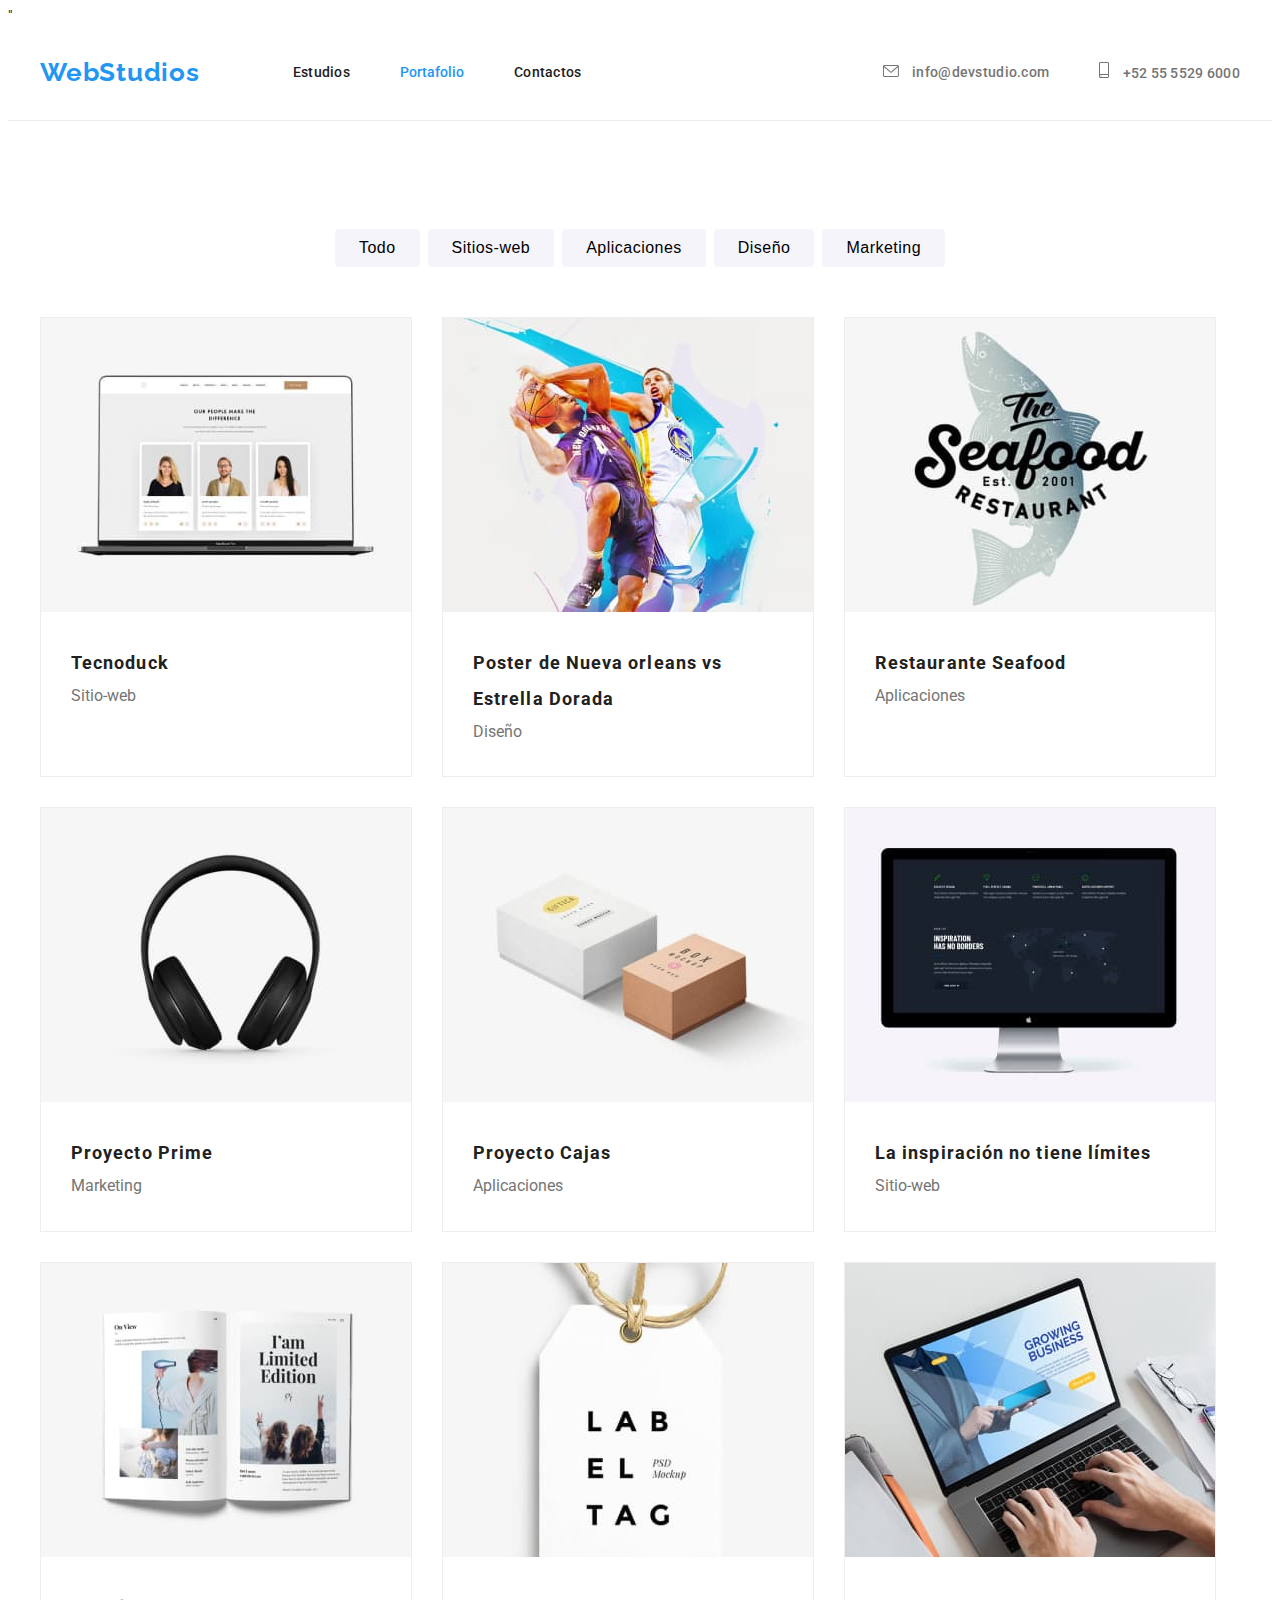
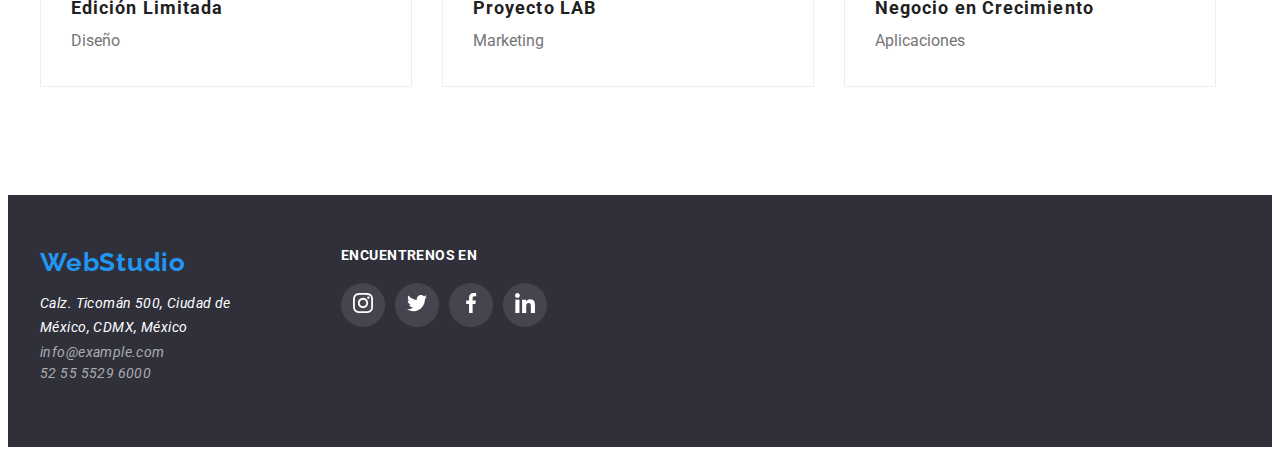
==== commit 0f6a8b07: "quarter commit" ====
--- a/portafolio.html
+++ b/portafolio.html
@@ -1,266 +1,213 @@
 <!DOCTYPE html>
 <html lang="en">
-  <head>
-    <meta charset="UTF-8" />
-    <meta http-equiv="X-UA-Compatible" content="IE=edge" />
-    <meta name="viewport" content="width=device-width, initial-scale=1.0" />
-    <title>WebStudio</title>
-    <link rel="preconnect" href="https://fonts.googleapis.com" />
-    <link rel="preconnect" href="https://fonts.gstatic.com" crossorigin />
-    <link
-      href="https://fonts.googleapis.com/css2?family=Raleway:wght@700&family=Roboto:wght@400;500;700;900&display=swap"
-      rel="stylesheet"
-    />
-    "
-    <link
-      rel="stylesheet"
-      href="https://cdnjs.cloudflare.com/ajax/libs/modern-normalize/2.0.0/modern-normalize.css"
-      integrity="sha512-gA2Bvu0/hw4oj0Lp8ZHjK+o3S4BE5m8d/wNVy6ktKLhHKPpWLQwv9ixzuWirWOakoJqlBdePq2NhoCaUOQ5npQ=="
-      crossorigin="anonymous"
-      referrerpolicy="no-referrer"
-    />
-    <link rel="stylesheet" href="./css/styles.css" />
-  </head>
-
-  <body>
-    <header class="header">
-      <div class="container header-elements">
-        <nav class="header-nav">
-          <a href="./index.html" class="header-logo link"
-            ><span class="logo-blue">WebStudios</span></a
-          >
-          <ul class="list">
-            <li>
-              <a href="./index.html" class="link-blue link">Estudios</a>
-            </li>
-            <li>
-              <a href="./portafolio.html" class="header-link link"
-                >Portafolio</a
-              >
-            </li>
-            <li>
-              <a href="#" class="header-link link">Contactos</a>
+
+<head>
+  <meta charset="UTF-8" />
+  <meta http-equiv="X-UA-Compatible" content="IE=edge" />
+  <meta name="viewport" content="width=device-width, initial-scale=1.0" />
+  <title>WebStudio</title>
+  <link rel="preconnect" href="https://fonts.googleapis.com" />
+  <link rel="preconnect" href="https://fonts.gstatic.com" crossorigin />
+  <link href="https://fonts.googleapis.com/css2?family=Raleway:wght@700&family=Roboto:wght@400;500;700;900&display=swap"
+    rel="stylesheet" />
+  "
+  <link rel="stylesheet" href="https://cdnjs.cloudflare.com/ajax/libs/modern-normalize/2.0.0/modern-normalize.css"
+    integrity="sha512-gA2Bvu0/hw4oj0Lp8ZHjK+o3S4BE5m8d/wNVy6ktKLhHKPpWLQwv9ixzuWirWOakoJqlBdePq2NhoCaUOQ5npQ=="
+    crossorigin="anonymous" referrerpolicy="no-referrer" />
+  <link rel="stylesheet" href="./css/styles.css" />
+</head>
+
+<body>
+  <header class="header">
+    <div class="container header-elements">
+      <nav class="header-nav">
+        <a href="./index.html" class="header-logo link"><span class="logo-blue">WebStudios</span></a>
+        <ul class="list">
+          <li>
+            <a href="./index.html" class="header-link link">Estudios</a>
+          </li>
+          <li>
+            <a href="./portafolio.html" class="link-blue link">Portafolio</a>
+          </li>
+          <li>
+            <a href="#" class="header-link link">Contactos</a>
+          </li>
+        </ul>
+      </nav>
+      <ul class="list">
+        <li>
+          <a href="mailto:info@devstudio.com" class="header-link2 link">
+            <svg class="icon-email">
+              <use href="./images/icons.svg#icon-sobre"></use>
+            </svg>
+            info@devstudio.com
+          </a>
+        </li>
+        <li>
+          <a href="tel:+380961111111" class="header-link2 link">
+            <svg class="icon-cellphone">
+              <use href="./images/icons.svg#icon-telfono-inteligente"></use>
+            </svg>
+            +52 55 5529 6000
+          </a>
+        </li>
+      </ul>
+    </div>
+  </header>
+
+  <main>
+    <div class="container">
+      <section class="section-p">
+        <ul class="ul-p2">
+          <li>
+            <button type="button" class="section-button">Todo</button>
+          </li>
+          <li>
+            <button type="button" class="section-button">Sitios-web</button>
+          </li>
+          <li>
+            <button type="button" class="section-button">Aplicaciones</button>
+          </li>
+          <li>
+            <button type="button" class="section-button">Diseño</button>
+          </li>
+          <li>
+            <button type="button" class="section-button">Marketing</button>
+          </li>
+        </ul>
+
+        <ul class="ul-p3">
+          <li class="li-p3">
+            <img src="./images/imagen(0)(1).jpg" alt="sitioweb" width="370px" height="294px" />
+            <div class="description-page">
+              <h3 class="h3-style">Tecnoduck</h3>
+              <p class="p-style">Sitio-web</p>
+            </div>
+          </li>
+
+          <li class="li-p3">
+            <img src="./images/imagen(1)(1).jpg" alt="deportistas" width="370px" height="294px" />
+            <div class="description-page">
+              <h3 class="h3-style">
+                Poster de Nueva orleans vs Estrella Dorada
+              </h3>
+              <p class="p-style">Diseño</p>
+            </div>
+          </li>
+
+          <li class="li-p3">
+            <img src="./images/imagen(2)(1).jpg" alt="restaurante" width="370px" height="294px" />
+            <div class="description-page">
+              <h3 class="h3-style">Restaurante Seafood</h3>
+              <p class="p-style">Aplicaciones</p>
+            </div>
+          </li>
+
+          <li class="li-p3">
+            <img src="./images/imagen(3)(1).jpg" alt="audifonos" width="370px" height="294px" />
+            <div class="description-page">
+              <h3 class="h3-style">Proyecto Prime</h3>
+              <p class="p-style">Marketing</p>
+            </div>
+          </li>
+
+          <li class="li-p3">
+            <img src="./images/imagen(4)(1).jpg" alt="cajas" width="370" height="294" />
+            <div class="description-page">
+              <h3 class="h3-style">Proyecto Cajas</h3>
+              <p class="p-style">Aplicaciones</p>
+            </div>
+          </li>
+
+          <li class="li-p3">
+            <img src="./images/imagen(5)(1).jpg" alt="mapa" width="370" height="294" />
+            <div class="description-page">
+              <h3 class="h3-style">La inspiración no tiene límites</h3>
+              <p class="p-style">Sitio-web</p>
+            </div>
+          </li>
+
+          <li class="li-p3">
+            <img src="./images/imagen(6)(1).jpg" alt="libro" width="370" height="294" />
+            <div class="description-page">
+              <h3 class="h3-style">Edición Limitada</h3>
+              <p class="p-style">Diseño</p>
+            </div>
+          </li>
+
+          <li class="li-p3">
+            <img src="./images/imagen(7)(1).jpg" alt="etiqueta" width="370" height="294" />
+            <div class="description-page">
+              <h3 class="h3-style">Proyecto LAB</h3>
+              <p class="p-style">Marketing</p>
+            </div>
+          </li>
+
+          <li class="li-p3">
+            <img src="./images/imagen(8)(1).jpg" alt="trabajando" width="370" height="294" />
+            <div class="description-page">
+              <h3 class="h3-style">Negocio en Crecimiento</h3>
+              <p class="p-style">Aplicaciones</p>
+            </div>
+          </li>
+        </ul>
+      </section>
+    </div>
+  </main>
+
+  <footer class="footer-container">
+    <div class="container-f">
+      <div class="seccion-f-1">
+        <a href="index.html" class="footer-logo link"><span class="footer-logo-blue">WebStudio</span></a>
+        <address>
+          <ul class="ul-5">
+            <li>
+              <a href="#" class="footer-contact-dir link">Calz. Ticomán 500, Ciudad de México, CDMX, México</a>
+            </li>
+            <li>
+              <a href="mailto:info@example.com" class="footer-contact link">info@example.com</a>
+            </li>
+            <li>
+              <a href="tel:+52 55 5529 6000" class="footer-contact link">52 55 5529 6000</a>
             </li>
           </ul>
-        </nav>
-        <ul class="list">
-          <li>
-            <a href="mailto:info@devstudio.com" class="header-link2 link">
-              <svg class="icon-email">
-                <use href="./images/icons.svg#icon-sobre"></use>
-              </svg>
-              info@devstudio.com
-            </a>
-          </li>
-          <li>
-            <a href="tel:+380961111111" class="header-link2 link">
-              <svg class="icon-cellphone">
-                <use href="./images/icons.svg#icon-telfono-inteligente"></use>
-              </svg>
-              +52 55 5529 6000
-            </a>
-          </li>
-        </ul>
+        </address>
       </div>
-    </header>
-
-    <main>
-      <div class="container">
-        <section class="section-p">
-          <ul class="ul-p2">
-            <li>
-              <button type="button" class="section-button">Todo</button>
-            </li>
-            <li>
-              <button type="button" class="section-button">Sitios-web</button>
-            </li>
-            <li>
-              <button type="button" class="section-button">Aplicaciones</button>
-            </li>
-            <li>
-              <button type="button" class="section-button">Diseño</button>
-            </li>
-            <li>
-              <button type="button" class="section-button">Marketing</button>
-            </li>
-          </ul>
-
-          <ul class="ul-p3">
-            <li class="li-p3">
-              <img
-                src="./images/imagen(0)(1).jpg"
-                alt="sitioweb"
-                width="370px"
-                height="294px"
-              />
-              <div class="description-page">
-                <h3 class="h3-style">Tecnoduck</h3>
-                <p class="p-style">Sitio-web</p>
-              </div>
-            </li>
-
-            <li class="li-p3">
-              <img
-                src="./images/imagen(1)(1).jpg"
-                alt="deportistas"
-                width="370px"
-                height="294px"
-              />
-              <div class="description-page">
-                <h3 class="h3-style">
-                  Poster de Nueva orleans vs Estrella Dorada
-                </h3>
-                <p class="p-style">Diseño</p>
-              </div>
-            </li>
-
-            <li class="li-p3">
-              <img
-                src="./images/imagen(2)(1).jpg"
-                alt="restaurante"
-                width="370px"
-                height="294px"
-              />
-              <div class="description-page">
-                <h3 class="h3-style">Restaurante Seafood</h3>
-                <p class="p-style">Aplicaciones</p>
-              </div>
-            </li>
-
-            <li class="li-p3">
-              <img
-                src="./images/imagen(3)(1).jpg"
-                alt="audifonos"
-                width="370px"
-                height="294px"
-              />
-              <div class="description-page">
-                <h3 class="h3-style">Proyecto Prime</h3>
-                <p class="p-style">Marketing</p>
-              </div>
-            </li>
-
-            <li class="li-p3">
-              <img
-                src="./images/imagen(4)(1).jpg"
-                alt="cajas"
-                width="370"
-                height="294"
-              />
-              <div class="description-page">
-                <h3 class="h3-style">Proyecto Cajas</h3>
-                <p class="p-style">Aplicaciones</p>
-              </div>
-            </li>
-
-            <li class="li-p3">
-              <img
-                src="./images/imagen(5)(1).jpg"
-                alt="mapa"
-                width="370"
-                height="294"
-              />
-              <div class="description-page">
-                <h3 class="h3-style">La inspiración no tiene límites</h3>
-                <p class="p-style">Sitio-web</p>
-              </div>
-            </li>
-
-            <li class="li-p3">
-              <img
-                src="./images/imagen(6)(1).jpg"
-                alt="libro"
-                width="370"
-                height="294"
-              />
-              <div class="description-page">
-                <h3 class="h3-style">Edición Limitada</h3>
-                <p class="p-style">Diseño</p>
-              </div>
-            </li>
-
-            <li class="li-p3">
-              <img
-                src="./images/imagen(7)(1).jpg"
-                alt="etiqueta"
-                width="370"
-                height="294"
-              />
-              <div class="description-page">
-                <h3 class="h3-style">Proyecto LAB</h3>
-                <p class="p-style">Marketing</p>
-              </div>
-            </li>
-
-            <li class="li-p3">
-              <img
-                src="./images/imagen(8)(1).jpg"
-                alt="trabajando"
-                width="370"
-                height="294"
-              />
-              <div class="description-page">
-                <h3 class="h3-style">Negocio en Crecimiento</h3>
-                <p class="p-style">Aplicaciones</p>
-              </div>
-            </li>
-          </ul>
-        </section>
+      <div class="redes">
+        <p class="p-encuentrenos">ENCUENTRENOS EN</p>
+        <ul class="social">
+          <a class="social-container2">
+            <li>
+              <svg class="icon-social2">
+                <use href="./images/icons.svg#icon-instagram-2"></use>
+              </svg>
+            </li>
+          </a>
+          <a class="social-container2">
+            <li>
+              <svg class="icon-social2">
+                <use href="./images/icons.svg#icon-twitter-1"></use>
+              </svg>
+            </li>
+          </a>
+          <a class="social-container2">
+            <li>
+              <svg class="icon-social2">
+                <use href="./images/icons.svg#icon-facebook-1"></use>
+              </svg>
+            </li>
+          </a>
+          <a class="social-container2">
+            <li>
+              <svg class="icon-social2">
+                <use href="./images/icons.svg#icon-linkedin-1"></use>
+              </svg>
+            </li>
+          </a>
+        </ul>
       </div>
-    </main>
-
-    <footer class="footer-container">
-      <div class="container-f">
-        <div class="seccion-f-1">
-          <a href="index.html" class="footer-logo link"
-            ><span class="footer-logo-blue">WebStudio</span></a
-          >
-          <address>
-            <ul class="ul-5">
-              <li>
-                <a href="#" class="footer-contact-dir link"
-                  >Calz. Ticomán 500, Ciudad de México, CDMX, México</a
-                >
-              </li>
-              <li>
-                <a href="mailto:info@example.com" class="footer-contact link"
-                  >info@example.com</a
-                >
-              </li>
-              <li>
-                <a href="tel:+52 55 5529 6000" class="footer-contact link"
-                  >52 55 5529 6000</a
-                >
-              </li>
-            </ul>
-          </address>
-        </div>
-        <div class="redes">
-          <p class="p-encuentrenos">ENCUENTRENOS EN</p>
-          <ul class="social">
-            <li class="social-container2">
-              <svg class="icon-social2">
-                <use href="./images/icons.svg#icon-instagram-2"></use>
-              </svg>
-            </li>
-            <li class="social-container2">
-              <svg class="icon-social2">
-                <use href="./images/icons.svg#icon-twitter-1"></use>
-              </svg>
-            </li>
-            <li class="social-container2">
-              <svg class="icon-social2">
-                <use href="./images/icons.svg#icon-facebook-1"></use>
-              </svg>
-            </li>
-            <li class="social-container2">
-              <svg class="icon-social2">
-                <use href="./images/icons.svg#icon-linkedin-1"></use>
-              </svg>
-            </li>
-          </ul>
-        </div>
-      </div>
-    </footer>
-  </body>
-</html>
+    </div>
+  </footer>
+</body>
+
+</html>--- a/css/styles.css
+++ b/css/styles.css
@@ -35,7 +35,7 @@
 
 .container {
   width: 1200px;
-  margin: auto;
+  margin: 0 auto;
 }
 
 .header-elements {
@@ -98,7 +98,7 @@
   display: flex;
   flex-direction: column;
   text-align: center;
-  background-image: url(/images/background.jpg);
+  background-image: url(../images/background.jpg);
   background-repeat: no-repeat;
   background-size: cover;
 }
@@ -421,12 +421,14 @@
   width: 16px;
   height: 12px;
   fill: #757575;
+  margin-right: 10px;
 }
 
 .icon-cellphone {
-  width: 16px;
-  height: 12px;
+  width: 10px;
+  height: 16px;
   fill: #757575;
+  margin-right: 10px;
 }
 
 .icon-beneficios {
@@ -437,13 +439,11 @@
 .svg-container {
   width: 270px;
   height: 120px;
-  flex-shrink: 0;
   border-radius: 4px;
   background: #f5f4fa;
-  padding-top: 25px;
-  padding-right: 100px;
-  padding-bottom: 25px;
-  padding-left: 100px;
+  display: flex;
+  justify-content: center;
+  padding: 25px 100px;
 }
 
 .p-aqnd {
@@ -463,7 +463,7 @@
 }
 
 .li-dedicamos1 {
-  background-image: url(/images/trabajando-1.jpg);
+  background-image: url(../images/trabajando-1.jpg);
   background-size: cover;
   width: 370px;
   height: 320px;
@@ -473,7 +473,7 @@
 }
 
 .li-dedicamos2 {
-  background-image: url(/images/trabajando-2.jpg);
+  background-image: url(../images/trabajando-2.jpg);
   background-size: cover;
   width: 370px;
   height: 320px;
@@ -483,7 +483,7 @@
 }
 
 .li-dedicamos3 {
-  background-image: url(/images/trabajando-3.jpg);
+  background-image: url(../images/trabajando-3.jpg);
   background-size: cover;
   width: 370px;
   height: 320px;
@@ -498,20 +498,20 @@
   gap: 10px;
   margin: 0;
   padding: 0;
+}
+
+.social-container {
+  list-style: none;
+  width: 44px;
+  height: 44px;
+  border-radius: 50%;
+  padding: 12px;
 }
 
 .icon-social {
   width: 20px;
   height: 20px;
   fill: #afb1b8;
-  margin: 12px;
-}
-
-.social-container {
-  list-style: none;
-  width: 44px;
-  height: 44px;
-  border-radius: 50%;
 }
 
 .social-container:hover {
@@ -537,20 +537,27 @@
   gap: 30px;
 }
 
-.icon-cliente:hover {
-  cursor: pointer;
-  fill: #2196f3;
-  border: #2196f3 2px solid;
-}
-
-.icon-cliente {
+.li-cliente {
+  list-style: none;
   width: 170px;
   height: 81px;
+  border: #afb1b8 1px solid;
+  border-radius: 4px;
+  padding: 14.09px 32px;
+}
+
+.li-cliente:hover{
+  border-color: #2196f3;
+}
+
+.li-cliente:hover .icon-cliente {
+  fill: #2196f3;
+}
+
+.icon-cliente {
+  width: 106px;
+  height: 50.82px;
   fill: #afb1b8;
-  display: flex;
-  border: #afb1b8 2px solid;
-  border-radius: 4px;
-  margin-bottom: 151px;
 }
 
 .redes {
@@ -605,3 +612,4 @@
   display: flex;
   gap: 70px;
 }
+
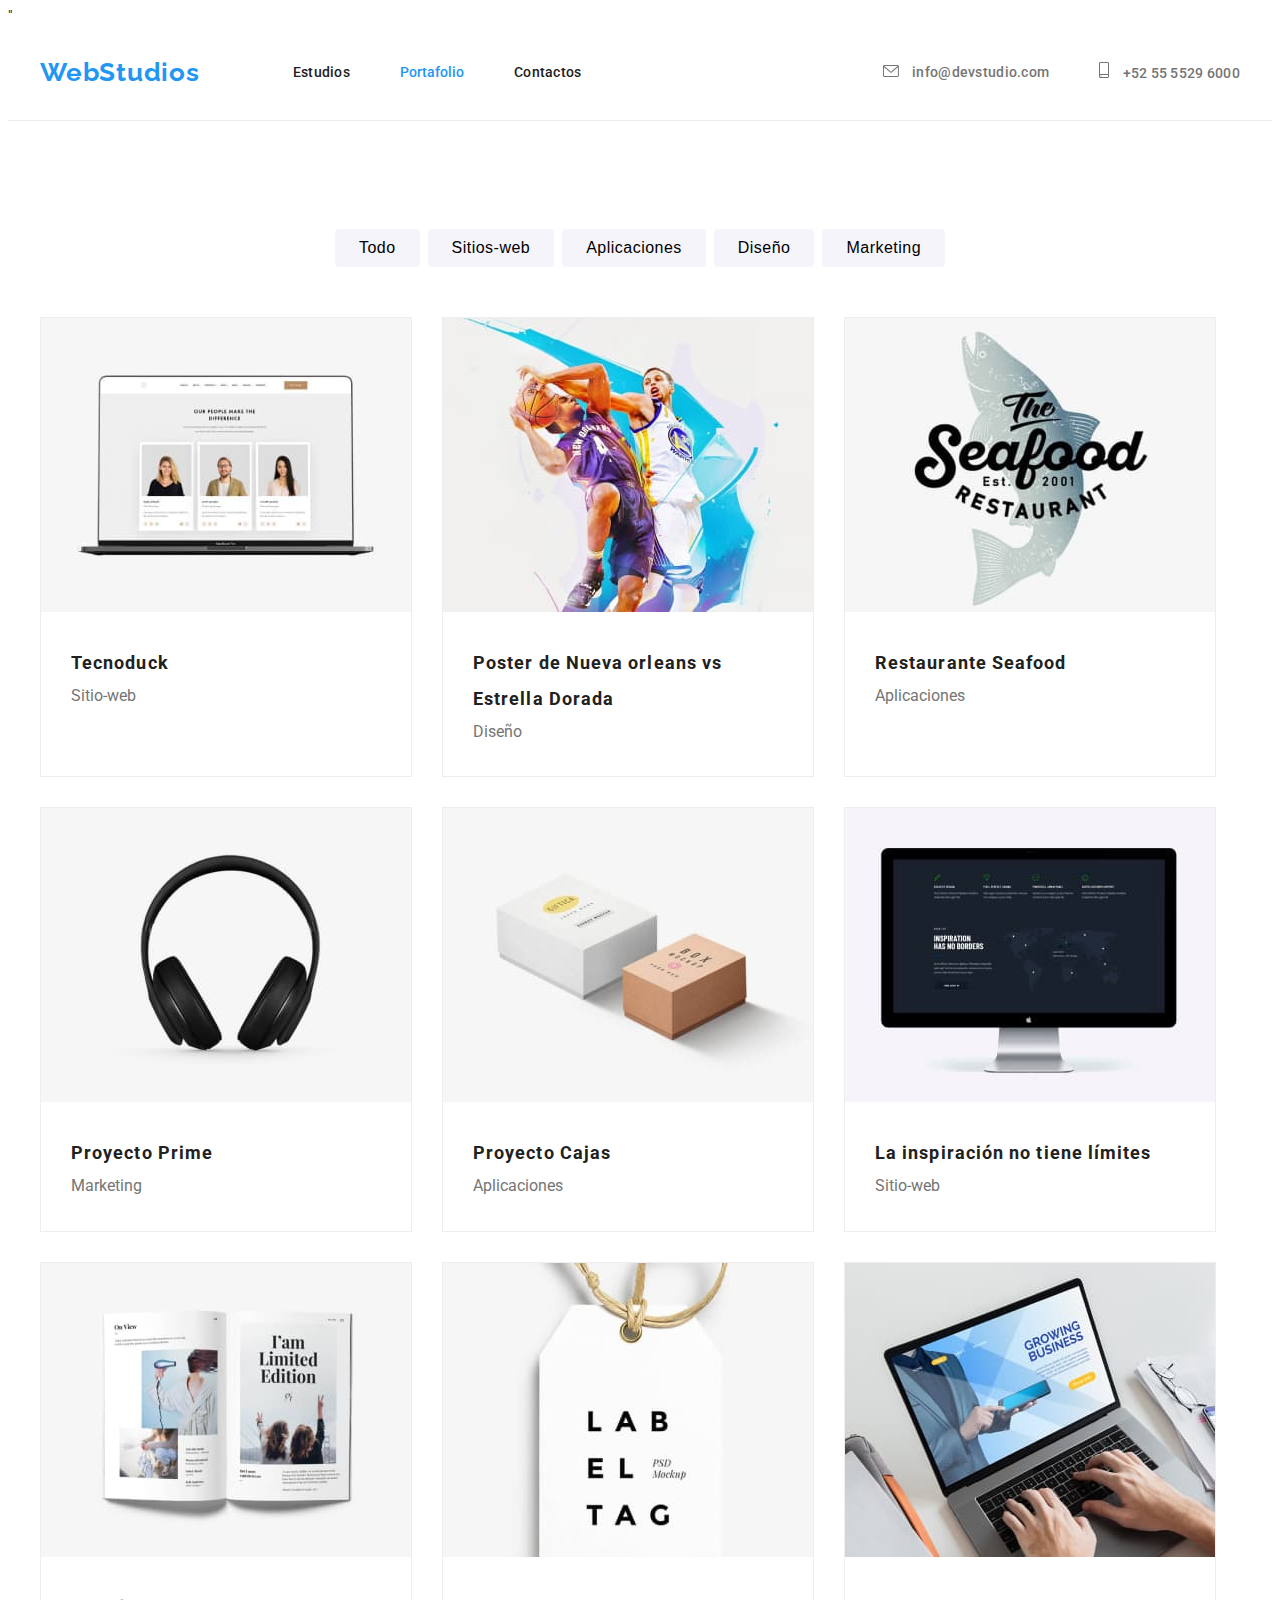
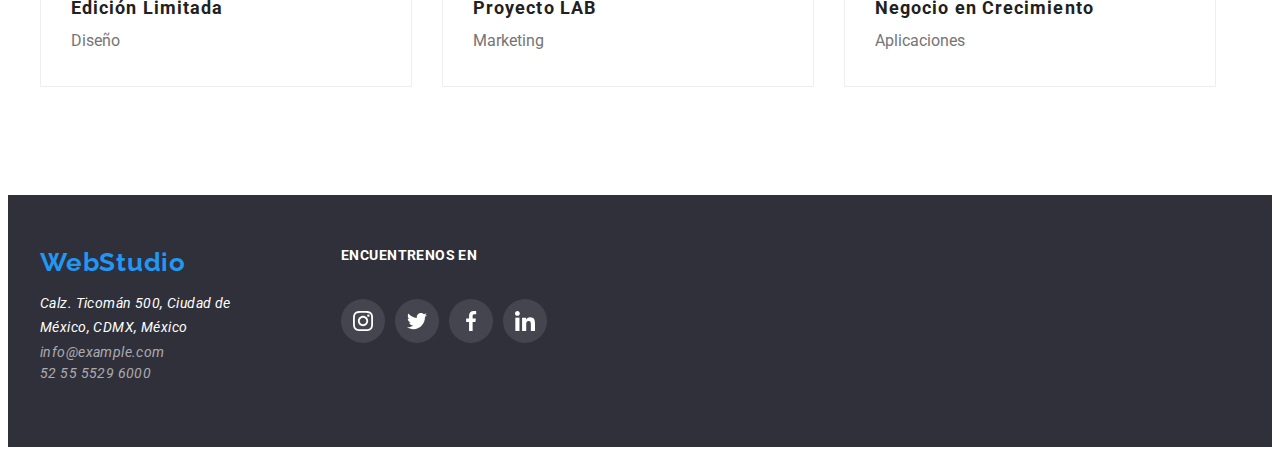
==== commit 28ea0ea4: "last details" ====
--- a/portafolio.html
+++ b/portafolio.html
@@ -176,34 +176,34 @@
       <div class="redes">
         <p class="p-encuentrenos">ENCUENTRENOS EN</p>
         <ul class="social">
-          <a class="social-container2">
-            <li>
+          <li>
+            <a href="#" class="social-container2">
               <svg class="icon-social2">
                 <use href="./images/icons.svg#icon-instagram-2"></use>
               </svg>
-            </li>
-          </a>
-          <a class="social-container2">
-            <li>
+            </a>
+          </li>
+          <li>
+            <a href="#" class="social-container2">
               <svg class="icon-social2">
                 <use href="./images/icons.svg#icon-twitter-1"></use>
               </svg>
-            </li>
-          </a>
-          <a class="social-container2">
-            <li>
+            </a>
+          </li>
+          <li>
+            <a href="#" class="social-container2">
               <svg class="icon-social2">
                 <use href="./images/icons.svg#icon-facebook-1"></use>
               </svg>
-            </li>
-          </a>
-          <a class="social-container2">
-            <li>
+            </a>
+          </li>
+          <li>
+            <a href="#" class="social-container2">
               <svg class="icon-social2">
                 <use href="./images/icons.svg#icon-linkedin-1"></use>
               </svg>
-            </li>
-          </a>
+            </a>
+          </li>
         </ul>
       </div>
     </div>
--- a/css/styles.css
+++ b/css/styles.css
@@ -35,7 +35,7 @@
 
 .container {
   width: 1200px;
-  margin: 0 auto;
+  margin: auto;
 }
 
 .header-elements {
@@ -494,10 +494,11 @@
 
 .social {
   display: flex;
-  justify-content: center;
   gap: 10px;
-  margin: 0;
-  padding: 0;
+  margin-top: 16px;
+  padding: 0;
+  list-style: none;
+  cursor: pointer;
 }
 
 .social-container {
@@ -505,7 +506,9 @@
   width: 44px;
   height: 44px;
   border-radius: 50%;
-  padding: 12px;
+  display: flex;
+  justify-content: center;
+  align-items: center;
 }
 
 .icon-social {
@@ -533,12 +536,16 @@
 
 .clientes {
   display: flex;
-  justify-content: space-between;
   gap: 30px;
+  list-style: none;
+  cursor: pointer;
 }
 
 .li-cliente {
   list-style: none;
+  display: flex;
+  justify-content: center;
+  align-items: center;
   width: 170px;
   height: 81px;
   border: #afb1b8 1px solid;
@@ -546,7 +553,7 @@
   padding: 14.09px 32px;
 }
 
-.li-cliente:hover{
+.li-cliente:hover {
   border-color: #2196f3;
 }
 
@@ -612,4 +619,3 @@
   display: flex;
   gap: 70px;
 }
-
